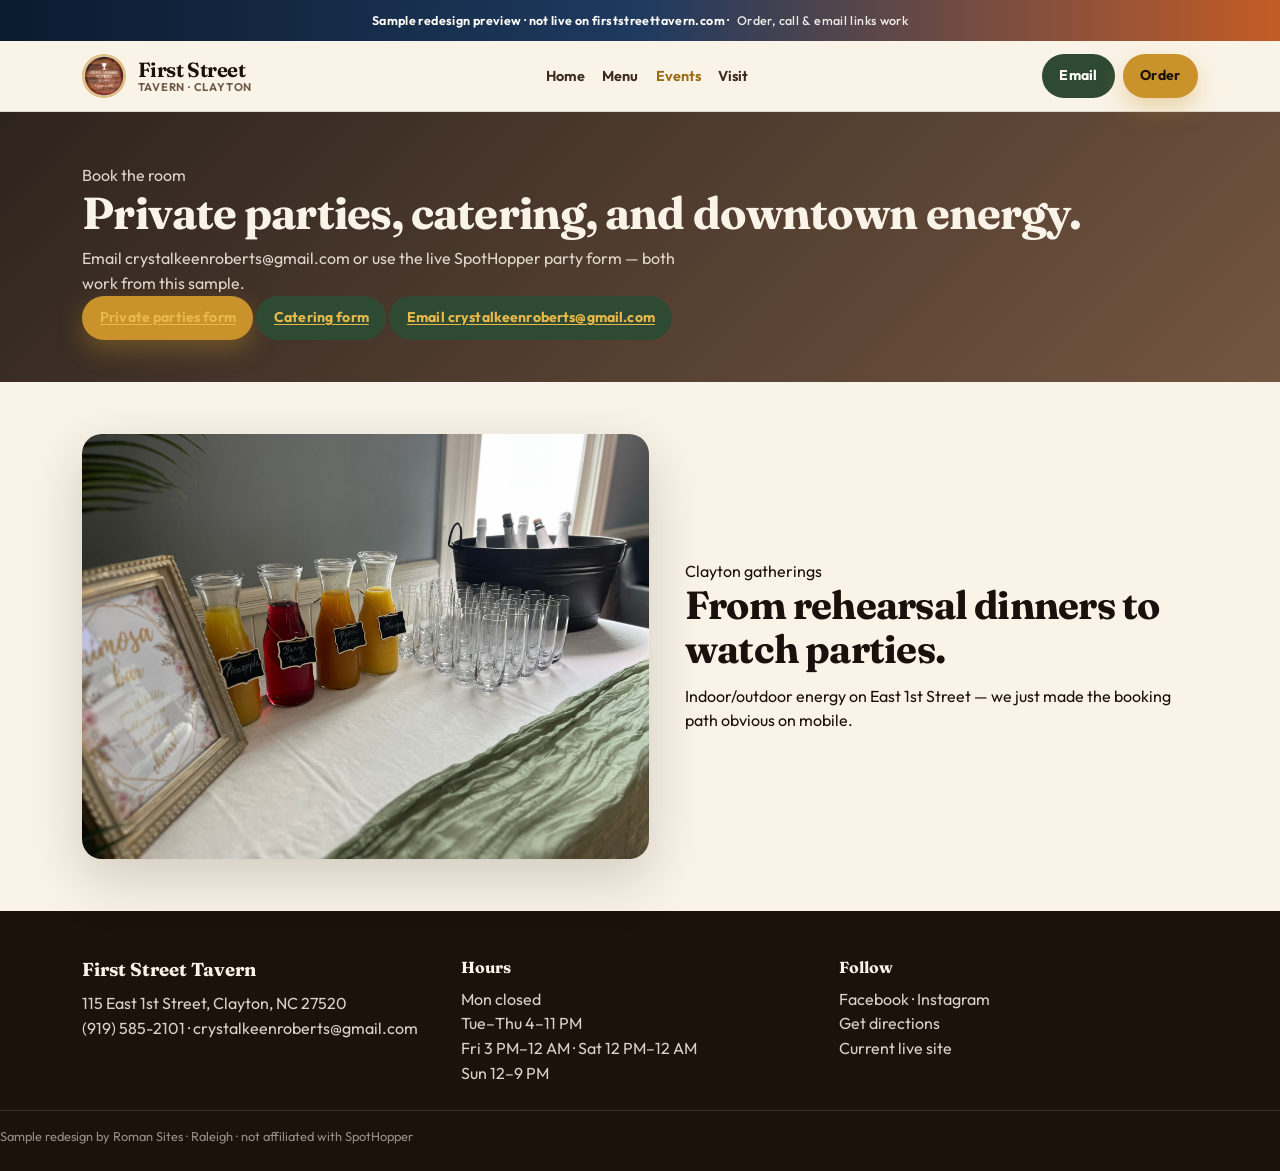
==== events.html @ ea1ae644 "Roman Sites sample redesign — First Street Tavern Clayton" ====
<!DOCTYPE html>
<html lang="en">
<head>
<meta charset="utf-8"/>
<meta name="viewport" content="width=device-width, initial-scale=1"/>
<title>Events · First Street Tavern · Clayton</title>
<meta name="description" content="Private parties, catering, and live music at First Street Tavern."/>
<link rel="preconnect" href="https://fonts.googleapis.com"/><link rel="preconnect" href="https://fonts.gstatic.com" crossorigin/><link href="https://fonts.googleapis.com/css2?family=Fraunces:opsz,wght@9..144,500;9..144,650;9..144,700&family=Outfit:wght@400;500;600;700;800&display=swap" rel="stylesheet"/>
<link rel="stylesheet" href="assets/styles.css"/>
<link rel="icon" href="assets/logo.png"/>
</head>
<body>
<div class="preview-banner" role="status">Sample redesign preview · not live on firststreettavern.com · <span>Order, call &amp; email links work</span></div>
<header class="site-header"><div class="nav-inner">
<a class="brand" href="index.html"><img class="brand-mark" src="assets/logo.png" alt="First Street Tavern logo" width="44" height="44"/><span class="brand-text"><span class="brand-name">First Street</span><span class="brand-tag">Tavern · Clayton</span></span></a>
<nav class="nav-links" aria-label="Primary"><a href="index.html">Home</a><a href="menu.html">Menu</a><a href="events.html" aria-current="page">Events</a><a href="visit.html">Visit</a></nav>
<div class="nav-ctas">
<a class="btn btn-secondary" href="mailto:crystalkeenroberts@gmail.com">Email</a><a class="btn btn-primary" href="https://www.order.store/store/first-street-tavern/2-cTFxcpUdy6YJ4mLc7MJw" target="_blank" rel="noopener">Order</a>
<button class="nav-toggle" type="button" data-nav-toggle aria-expanded="false" aria-controls="mobile-nav" aria-label="Open menu"><span></span></button>
</div></div>
<div class="mobile-panel" id="mobile-nav" data-mobile-panel>
<a href="index.html">Home</a><a href="menu.html">Menu</a><a href="events.html">Events</a><a href="visit.html">Visit</a><a href="https://www.order.store/store/first-street-tavern/2-cTFxcpUdy6YJ4mLc7MJw" target="_blank" rel="noopener">Order online</a><a href="tel:9195852101">Call (919) 585-2101</a><a href="mailto:crystalkeenroberts@gmail.com">crystalkeenroberts@gmail.com</a>
</div></header>

<main>
<section class="page-hero"><div class="page-hero-inner">
<p class="kicker">Book the room</p>
<h1>Private parties, catering, and downtown energy.</h1>
<p class="lede">Email crystalkeenroberts@gmail.com or use the live SpotHopper party form — both work from this sample.</p>
<div class="pill-row">
<a class="btn btn-primary" href="https://tmt.spotapps.co/private-parties?spot_id=102696&callback_url=http://firststreettavern.com/" target="_blank" rel="noopener">Private parties form</a>
<a class="btn btn-secondary" href="https://tmt.spotapps.co/catering?spot_id=102696&callback_url=http://firststreettavern.com/" target="_blank" rel="noopener">Catering form</a>
<a class="btn btn-secondary" href="mailto:crystalkeenroberts@gmail.com">Email crystalkeenroberts@gmail.com</a>
</div>
</div></section>
<section class="section"><div class="section-inner split">
<div class="split-media"><img src="assets/mimosa.jpg" alt="Event mimosa bar"/></div>
<div><p class="kicker">Clayton gatherings</p><h2>From rehearsal dinners to watch parties.</h2><p class="lede">Indoor/outdoor energy on East 1st Street — we just made the booking path obvious on mobile.</p></div>
</div></section>
</main>
<footer class="site-footer"><div class="section-inner footer-grid">
<div><h3>First Street Tavern</h3><p>115 East 1st Street, Clayton, NC 27520</p><p><a href="tel:9195852101">(919) 585-2101</a> · <a href="mailto:crystalkeenroberts@gmail.com">crystalkeenroberts@gmail.com</a></p></div>
<div><h4>Hours</h4><p>Mon closed</p><p>Tue–Thu 4–11 PM</p><p>Fri 3 PM–12 AM · Sat 12 PM–12 AM</p><p>Sun 12–9 PM</p></div>
<div><h4>Follow</h4><p><a href="https://www.facebook.com/255280561506551" target="_blank" rel="noopener">Facebook</a> · <a href="https://www.instagram.com/firststreettavern" target="_blank" rel="noopener">Instagram</a></p>
<p><a href="https://www.google.com/maps/search/?api=1&query=115+East+1st+Street+Clayton+NC+27520" target="_blank" rel="noopener">Get directions</a></p>
<p><a href="https://firststreettavern.com/" target="_blank" rel="noopener">Current live site</a></p></div>
</div>
<p class="footer-note">Sample redesign by Roman Sites · Raleigh · not affiliated with SpotHopper</p>
</footer>
<script src="assets/site.js"></script>
</body></html>
---- assets/styles.css ----
/* theme overrides */
:root {
  --ink: #1a1410;
  --plum: #1e3a5f;
  --plum-deep: #0c1a2e;
  --wine: #c45c26;
  --gold: #d4a017;
  --gold-hot: #e8b84a;
  --espresso: #0c1a2e;
  --wood: #1e3a5f;
  --gold-deep: #d4a017;
  --fried: #c45c26;
  --collard: #1e3a5f;
  --collard-deep: #0c1a2e;
  --amber: #e8b84a;
}
.preview-banner {
  background: linear-gradient(90deg, #0c1a2e, #1e3a5f 50%, #c45c26) !important;
}

/* The Chicken Hut — Durham soul-food landmark preview (unique) */
:root {
  --gold: #c9922a;
  --gold-deep: #9a6b14;
  --amber: #e8b84a;
  --fried: #d4781f;
  --espresso: #1c120c;
  --wood: #3a2418;
  --bark: #5c3a24;
  --cream: #faf4e8;
  --biscuit: #f0e2c8;
  --gravy: #e6d5b5;
  --ink: #1a110c;
  --ink-soft: #3d2a1c;
  --muted: #6e5644;
  --collard: #2f4a32;
  --collard-deep: #1c3320;
  --white: #fffdf8;
  --border: rgba(28, 18, 12, 0.12);
  --banner-h: 2.55rem;
  --nav-h: 4.4rem;
  --max: 72rem;
  --radius: 16px;
  --font-display: "Fraunces", "Iowan Old Style", Georgia, serif;
  --font-body: "Outfit", "Avenir Next", "Segoe UI", system-ui, sans-serif;
  --ease: cubic-bezier(0.22, 1, 0.36, 1);
  --shadow: 0 20px 55px rgba(28, 18, 12, 0.18);
}

*, *::before, *::after { box-sizing: border-box; margin: 0; padding: 0; }
html { scroll-behavior: smooth; }
body {
  font-family: var(--font-body);
  color: var(--ink);
  background: var(--cream);
  line-height: 1.55;
  -webkit-font-smoothing: antialiased;
}
img { max-width: 100%; display: block; }
a { color: inherit; text-decoration: none; }
ul { list-style: none; }
button { font: inherit; border: 0; background: none; cursor: pointer; color: inherit; }

.preview-banner {
  position: sticky; top: 0; z-index: 1000;
  min-height: var(--banner-h);
  display: flex; align-items: center; justify-content: center; gap: .45rem; flex-wrap: wrap;
  padding: .55rem 1rem;
  background: linear-gradient(90deg, var(--espresso), var(--wood) 45%, var(--gold-deep));
  color: var(--white);
  font-size: .78rem; font-weight: 650; letter-spacing: .03em; text-align: center;
}
.preview-banner span { opacity: .9; font-weight: 500; }

.site-header {
  position: sticky; top: var(--banner-h); z-index: 900;
  background: rgba(250, 244, 232, 0.93);
  backdrop-filter: blur(14px); -webkit-backdrop-filter: blur(14px);
  border-bottom: 1px solid var(--border);
}
.nav-inner {
  max-width: var(--max); margin: 0 auto; height: var(--nav-h);
  padding: 0 1.15rem; display: flex; align-items: center; justify-content: space-between; gap: 1rem;
}
.brand { display: flex; align-items: center; gap: .7rem; min-width: 0; }
.brand-mark {
  width: 44px; height: 44px; border-radius: 50%;
  object-fit: cover; border: 2px solid rgba(201,146,42,.45); background: var(--biscuit);
}
.brand-text { display: flex; flex-direction: column; line-height: 1.1; }
.brand-name { font-family: var(--font-display); font-size: 1.28rem; color: var(--espresso); letter-spacing: -.02em; font-weight: 650; }
.brand-tag { font-size: .7rem; color: var(--muted); font-weight: 650; letter-spacing: .07em; text-transform: uppercase; }
.nav-links { display: none; gap: 1.1rem; align-items: center; font-size: .9rem; font-weight: 650; }
.nav-links a { color: var(--ink-soft); }
.nav-links a:hover, .nav-links a[aria-current="page"] { color: var(--gold-deep); }
.nav-ctas { display: flex; align-items: center; gap: .5rem; }
.nav-toggle {
  width: 42px; height: 42px; display: inline-flex; align-items: center; justify-content: center;
  border-radius: 11px; border: 1px solid var(--border); background: var(--white);
}
.nav-toggle span, .nav-toggle span::before, .nav-toggle span::after {
  display: block; width: 18px; height: 2px; background: var(--ink); position: relative; border-radius: 2px;
}
.nav-toggle span::before, .nav-toggle span::after { content: ""; position: absolute; left: 0; }
.nav-toggle span::before { top: -6px; }
.nav-toggle span::after { top: 6px; }
.mobile-panel {
  display: none; flex-direction: column; gap: .35rem; padding: .5rem 1.15rem 1.15rem;
  border-top: 1px solid var(--border); background: var(--cream);
}
.mobile-panel.open { display: flex; }
.mobile-panel a {
  padding: .75rem .85rem; border-radius: 10px; font-weight: 650; color: var(--ink-soft);
}
.mobile-panel a:hover { background: var(--biscuit); color: var(--gold-deep); }
.mobile-ctas { display: grid; grid-template-columns: 1fr 1fr; gap: .55rem; margin-top: .4rem; }

.btn {
  display: inline-flex; align-items: center; justify-content: center; gap: .4rem;
  padding: .7rem 1.1rem; border-radius: 999px; font-weight: 700; font-size: .88rem;
  letter-spacing: .01em; transition: transform .2s var(--ease), box-shadow .2s var(--ease), background .2s;
  white-space: nowrap;
}
.btn:hover { transform: translateY(-1px); }
.btn-primary { background: var(--gold); color: var(--espresso); box-shadow: 0 10px 24px rgba(201,146,42,.35); }
.btn-primary:hover { background: var(--amber); }
.btn-secondary { background: var(--collard); color: var(--white); }
.btn-secondary:hover { background: var(--collard-deep); }
.btn-ghost {
  background: transparent; color: var(--ink); border: 1.5px solid rgba(28,18,12,.22);
}
.btn-ghost:hover { border-color: var(--gold-deep); color: var(--gold-deep); }
.btn-lg { padding: .92rem 1.4rem; font-size: .95rem; }
.btn-on-dark.btn-ghost { color: var(--cream); border-color: rgba(250,244,232,.42); }
.btn-on-dark.btn-ghost:hover { background: rgba(255,255,255,.08); border-color: var(--cream); }

.hero {
  position: relative; min-height: min(86vh, 780px);
  display: grid; align-items: end; color: var(--cream); overflow: hidden;
}
.hero-media { position: absolute; inset: 0; }
.hero-media img { width: 100%; height: 100%; object-fit: cover; object-position: center 30%; }
.hero-shade {
  position: absolute; inset: 0;
  background:
    linear-gradient(180deg, rgba(28,18,12,.25) 0%, rgba(28,18,12,.15) 35%, rgba(28,18,12,.88) 100%),
    radial-gradient(ellipse at 20% 20%, rgba(201,146,42,.28), transparent 50%);
}
.hero-content {
  position: relative; z-index: 2; max-width: var(--max); margin: 0 auto; width: 100%;
  padding: 3.5rem 1.15rem 2.75rem;
}
.eyebrow {
  display: inline-flex; align-items: center; gap: .5rem;
  font-size: .78rem; font-weight: 700; letter-spacing: .12em; text-transform: uppercase;
  color: var(--amber); margin-bottom: .85rem;
}
.hero h1 {
  font-family: var(--font-display); font-weight: 650; font-size: clamp(2.2rem, 5.5vw, 3.7rem);
  line-height: 1.05; letter-spacing: -.03em; max-width: 14ch; margin-bottom: 1rem;
}
.hero-lead { font-size: 1.08rem; max-width: 38rem; color: rgba(250,244,232,.9); margin-bottom: 1.4rem; }
.hero-actions { display: flex; flex-wrap: wrap; gap: .65rem; }

.hours-strip {
  background: var(--espresso); color: var(--cream); border-bottom: 3px solid var(--gold);
}
.hours-strip-inner {
  max-width: var(--max); margin: 0 auto; padding: 1.15rem 1.15rem;
  display: grid; gap: 1rem;
}
.hours-label {
  font-size: .72rem; font-weight: 700; letter-spacing: .14em; text-transform: uppercase; color: var(--amber);
}
.hours-grid { display: grid; gap: .35rem .9rem; grid-template-columns: repeat(auto-fit, minmax(140px, 1fr)); }
.hours-grid strong { display: block; font-size: .78rem; color: var(--amber); font-weight: 700; letter-spacing: .04em; }
.hours-note { margin-top: .55rem; font-size: .9rem; color: rgba(250,244,232,.78); }
.hours-note a { color: var(--amber); text-decoration: underline; text-underline-offset: 2px; }

.section { padding: 3.25rem 0; }
.section-alt { background: linear-gradient(180deg, var(--biscuit), var(--cream)); }
.section-dark { background: var(--wood); color: var(--cream); }
.section-inner { max-width: var(--max); margin: 0 auto; padding: 0 1.15rem; }
.section-kicker {
  font-size: .75rem; font-weight: 750; letter-spacing: .14em; text-transform: uppercase;
  color: var(--gold-deep); margin-bottom: .55rem;
}
.section-dark .section-kicker { color: var(--amber); }
.section h2 {
  font-family: var(--font-display); font-size: clamp(1.7rem, 3.4vw, 2.45rem);
  line-height: 1.12; letter-spacing: -.02em; max-width: 18ch; margin-bottom: .75rem;
}
.section-lead { max-width: 40rem; color: var(--muted); font-size: 1.05rem; margin-bottom: 1.5rem; }
.section-dark .section-lead { color: rgba(250,244,232,.78); }

.photo-mosaic-grid {
  display: grid; gap: .75rem;
  grid-template-columns: repeat(2, 1fr);
}
@media (min-width: 720px) {
  .photo-mosaic-grid { grid-template-columns: repeat(4, 1fr); grid-template-rows: 180px 180px; }
  .photo-mosaic-grid .tile:nth-child(1) { grid-column: span 2; grid-row: span 2; }
}
.tile {
  position: relative; border-radius: var(--radius); overflow: hidden; min-height: 150px;
  box-shadow: var(--shadow);
}
.tile img { width: 100%; height: 100%; object-fit: cover; position: absolute; inset: 0; }
.tile-caption {
  position: absolute; left: .75rem; bottom: .75rem; z-index: 2;
  background: rgba(28,18,12,.72); color: var(--cream);
  padding: .35rem .65rem; border-radius: 999px; font-size: .75rem; font-weight: 700;
}

.feature-grid {
  display: grid; gap: 1rem; grid-template-columns: repeat(auto-fit, minmax(220px, 1fr));
}
.feature-card {
  background: var(--white); border: 1px solid var(--border); border-radius: var(--radius);
  padding: 1.25rem; box-shadow: 0 10px 30px rgba(28,18,12,.06);
}
.feature-card h3 {
  font-family: var(--font-display); font-size: 1.25rem; margin-bottom: .4rem; color: var(--espresso);
}
.feature-card p { color: var(--muted); font-size: .95rem; }
.feature-card a { color: var(--gold-deep); font-weight: 700; display: inline-block; margin-top: .7rem; }

.split {
  display: grid; gap: 1.5rem; align-items: center;
}
@media (min-width: 860px) {
  .split { grid-template-columns: 1.05fr .95fr; gap: 2.25rem; }
  .split.reverse { direction: rtl; }
  .split.reverse > * { direction: ltr; }
}
.split-media { border-radius: calc(var(--radius) + 4px); overflow: hidden; box-shadow: var(--shadow); min-height: 280px; }
.split-media img { width: 100%; height: 100%; object-fit: cover; min-height: 280px; }

.quote-band {
  background: var(--biscuit); border-top: 1px solid var(--border); border-bottom: 1px solid var(--border);
  padding: 2.5rem 0;
}
.quote-grid { display: grid; gap: 1rem; grid-template-columns: repeat(auto-fit, minmax(240px, 1fr)); }
.quote-card {
  background: var(--white); border-radius: var(--radius); padding: 1.25rem 1.3rem;
  border: 1px solid var(--border);
}
.quote-card p { font-size: .98rem; color: var(--ink-soft); margin-bottom: .75rem; }
.quote-card cite { font-style: normal; font-size: .8rem; font-weight: 700; color: var(--gold-deep); }

.page-hero {
  background:
    linear-gradient(135deg, rgba(28,18,12,.92), rgba(92,58,36,.85)),
    url("hero-plate.jpg") center/cover;
  color: var(--cream); padding: 3.2rem 0 2.6rem;
}
.page-hero-inner { max-width: var(--max); margin: 0 auto; padding: 0 1.15rem; }
.page-hero h1 {
  font-family: var(--font-display); font-size: clamp(1.9rem, 4vw, 2.8rem);
  line-height: 1.1; letter-spacing: -.02em; margin-bottom: .55rem;
}
.page-hero p { max-width: 38rem; color: rgba(250,244,232,.85); }
.page-hero a { color: var(--amber); text-decoration: underline; text-underline-offset: 2px; }

.menu-tabs {
  display: flex; flex-wrap: wrap; gap: .45rem; margin-bottom: 1.4rem;
}
.menu-tab {
  padding: .55rem 1rem; border-radius: 999px; font-weight: 700; font-size: .85rem;
  background: var(--white); border: 1px solid var(--border); color: var(--ink-soft);
}
.menu-tab[aria-selected="true"] {
  background: var(--espresso); color: var(--cream); border-color: var(--espresso);
}
.menu-section { margin-bottom: 1.6rem; }
.menu-section h3 {
  font-family: var(--font-display); font-size: 1.35rem; margin-bottom: .75rem;
  padding-bottom: .45rem; border-bottom: 2px solid var(--gold);
}
.menu-list { display: grid; gap: .65rem; }
.menu-item {
  display: grid; gap: .15rem; padding: .85rem 1rem; background: var(--white);
  border-radius: 12px; border: 1px solid var(--border);
}
.menu-item h4 { font-size: 1rem; font-weight: 700; color: var(--espresso); }
.menu-item p { font-size: .88rem; color: var(--muted); }
.menu-note {
  margin-top: 1rem; padding: 1rem 1.1rem; border-radius: 12px;
  background: rgba(201,146,42,.12); border: 1px solid rgba(201,146,42,.28);
  font-size: .92rem; color: var(--ink-soft);
}
.menu-note a { color: var(--gold-deep); font-weight: 700; text-decoration: underline; text-underline-offset: 2px; }

.day-grid {
  display: grid; gap: .85rem; grid-template-columns: repeat(auto-fit, minmax(240px, 1fr));
}
.day-card {
  background: var(--white); border: 1px solid var(--border); border-radius: var(--radius);
  overflow: hidden;
}
.day-card header {
  background: var(--espresso); color: var(--cream); padding: .75rem 1rem;
  font-family: var(--font-display); font-size: 1.15rem;
}
.day-card ul { padding: .85rem 1rem 1.05rem; }
.day-card li {
  padding: .35rem 0; border-bottom: 1px dashed rgba(28,18,12,.1); font-size: .92rem; color: var(--ink-soft);
}
.day-card li:last-child { border-bottom: 0; }
.day-card .famous {
  color: var(--gold-deep); font-weight: 700; font-size: .82rem; letter-spacing: .02em;
}

.cater-grid {
  display: grid; gap: .75rem; grid-template-columns: repeat(auto-fit, minmax(180px, 1fr));
}
.cater-chip {
  background: var(--white); border: 1px solid var(--border); border-radius: 12px;
  padding: .85rem 1rem; font-weight: 650; color: var(--ink-soft); text-align: center;
}

.info-cards {
  display: grid; gap: 1rem; grid-template-columns: repeat(auto-fit, minmax(220px, 1fr));
}
.info-card {
  background: var(--white); border: 1px solid var(--border); border-radius: var(--radius);
  padding: 1.25rem; display: grid; gap: .45rem;
}
.info-card h3 { font-family: var(--font-display); font-size: 1.2rem; color: var(--espresso); }
.info-card a { color: var(--gold-deep); font-weight: 700; }
.map-embed {
  border-radius: var(--radius); overflow: hidden; border: 1px solid var(--border);
  box-shadow: var(--shadow); aspect-ratio: 16/9; background: var(--biscuit);
}
.map-embed iframe { width: 100%; height: 100%; border: 0; }

.story-timeline { display: grid; gap: 1rem; }
.story-step {
  display: grid; gap: .35rem; padding: 1.1rem 1.2rem; background: var(--white);
  border-left: 4px solid var(--gold); border-radius: 0 12px 12px 0; border: 1px solid var(--border); border-left-width: 4px;
}
.story-step strong { color: var(--gold-deep); font-size: .8rem; letter-spacing: .08em; text-transform: uppercase; }

.site-footer {
  background: var(--espresso); color: rgba(250,244,232,.85); padding: 2.75rem 0 1.5rem;
}
.footer-inner { max-width: var(--max); margin: 0 auto; padding: 0 1.15rem; }
.footer-brand { margin-bottom: 1.5rem; }
.footer-brand .brand-name { font-family: var(--font-display); font-size: 1.45rem; color: var(--cream); }
.footer-brand .brand-tag { color: var(--amber); font-size: .85rem; margin-top: .25rem; }
.footer-cols {
  display: grid; gap: 1.25rem; grid-template-columns: repeat(auto-fit, minmax(180px, 1fr));
  margin-bottom: 1.75rem;
}
.footer-cols h4 {
  font-size: .75rem; letter-spacing: .12em; text-transform: uppercase; color: var(--amber); margin-bottom: .55rem;
}
.footer-cols a, .footer-cols p { display: block; margin-bottom: .35rem; font-size: .92rem; }
.footer-cols a:hover { color: var(--amber); }
.footer-bottom {
  border-top: 1px solid rgba(250,244,232,.12); padding-top: 1rem;
  font-size: .8rem; color: rgba(250,244,232,.55);
}

@media (min-width: 880px) {
  .nav-links { display: flex; }
  .nav-toggle { display: none; }
  .hours-strip-inner { grid-template-columns: auto 1fr; align-items: center; }
}


.footer-grid { display: grid; gap: 1.25rem; grid-template-columns: repeat(auto-fit, minmax(200px, 1fr)); margin-bottom: 1.5rem; }
.footer-grid h3, .footer-grid h4 { font-family: var(--font-display); color: var(--cream); margin-bottom: .45rem; }
.footer-grid a:hover { color: var(--amber); }
.footer-note { font-size: .8rem; color: rgba(250,244,232,.55); border-top: 1px solid rgba(250,244,232,.12); padding-top: 1rem; }
.gallery-grid { display: grid; gap: .75rem; grid-template-columns: repeat(2, 1fr); }
@media (min-width: 760px) { .gallery-grid { grid-template-columns: repeat(3, 1fr); } }
.gallery-grid .card-media { aspect-ratio: 4/3; }
.gallery-grid .card-media img { width: 100%; height: 100%; object-fit: cover; }
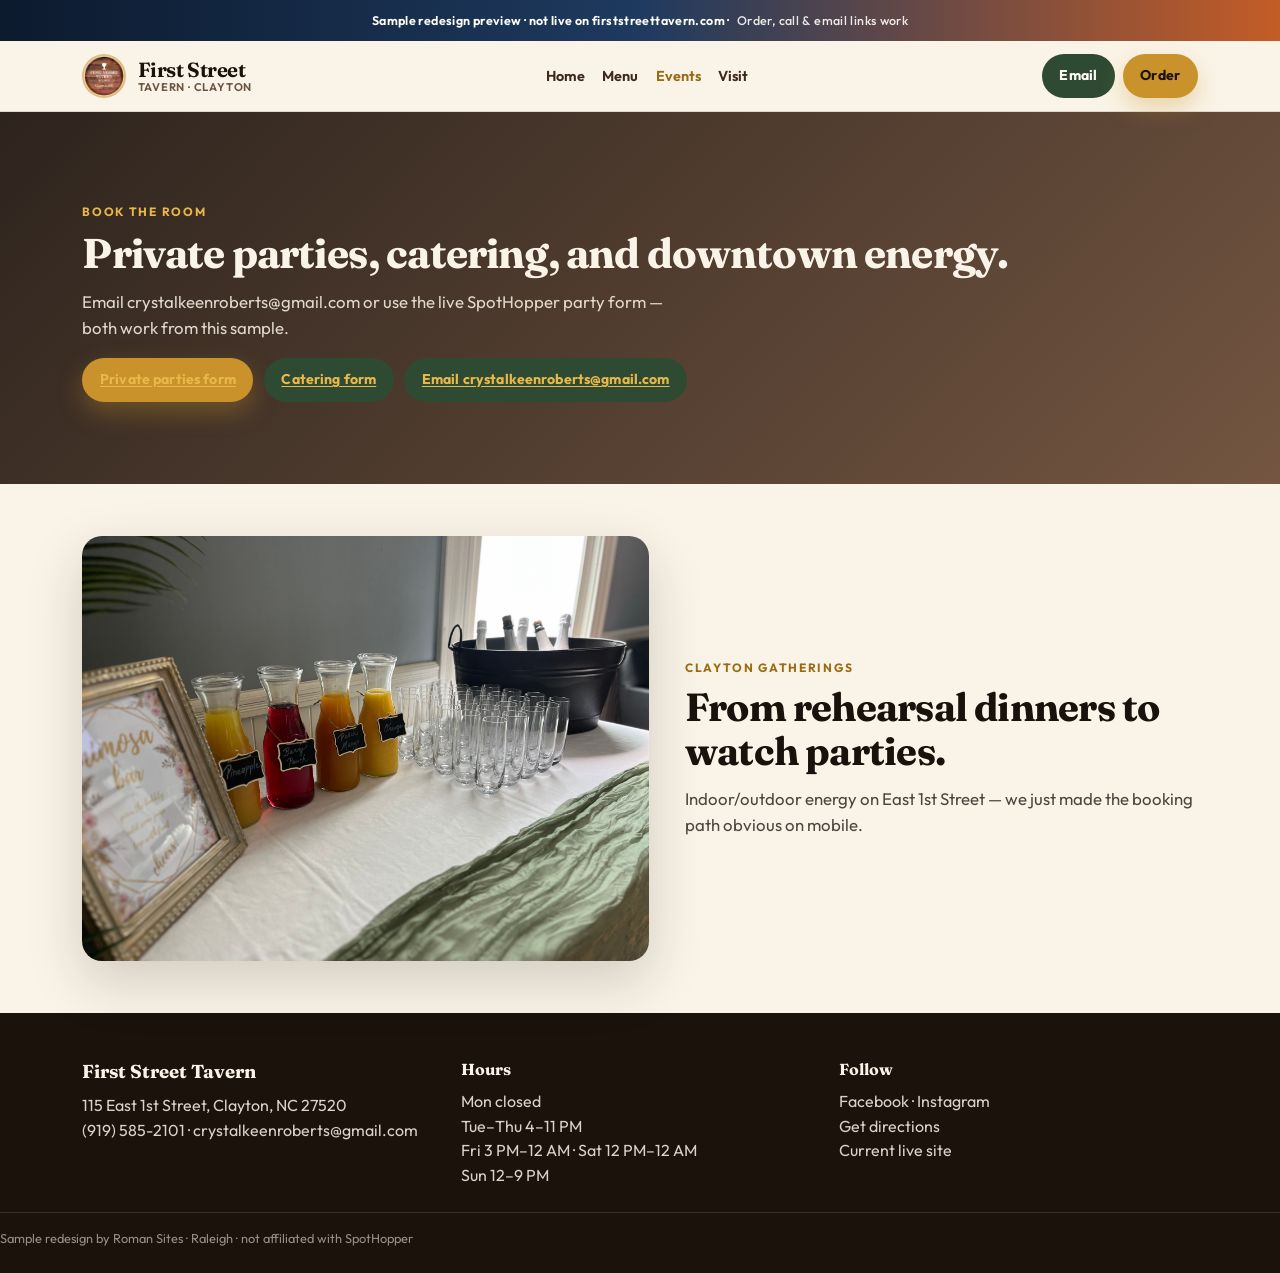
==== commit 7d40663a: "Fix order CTA to working DoorDash link" ====
--- a/events.html
+++ b/events.html
@@ -15,11 +15,11 @@
 <a class="brand" href="index.html"><img class="brand-mark" src="assets/logo.png" alt="First Street Tavern logo" width="44" height="44"/><span class="brand-text"><span class="brand-name">First Street</span><span class="brand-tag">Tavern · Clayton</span></span></a>
 <nav class="nav-links" aria-label="Primary"><a href="index.html">Home</a><a href="menu.html">Menu</a><a href="events.html" aria-current="page">Events</a><a href="visit.html">Visit</a></nav>
 <div class="nav-ctas">
-<a class="btn btn-secondary" href="mailto:crystalkeenroberts@gmail.com">Email</a><a class="btn btn-primary" href="https://www.order.store/store/first-street-tavern/2-cTFxcpUdy6YJ4mLc7MJw" target="_blank" rel="noopener">Order</a>
+<a class="btn btn-secondary" href="mailto:crystalkeenroberts@gmail.com">Email</a><a class="btn btn-primary" href="https://www.doordash.com/store/first-street-tavern-clayton-555719/" target="_blank" rel="noopener">Order</a>
 <button class="nav-toggle" type="button" data-nav-toggle aria-expanded="false" aria-controls="mobile-nav" aria-label="Open menu"><span></span></button>
 </div></div>
 <div class="mobile-panel" id="mobile-nav" data-mobile-panel>
-<a href="index.html">Home</a><a href="menu.html">Menu</a><a href="events.html">Events</a><a href="visit.html">Visit</a><a href="https://www.order.store/store/first-street-tavern/2-cTFxcpUdy6YJ4mLc7MJw" target="_blank" rel="noopener">Order online</a><a href="tel:9195852101">Call (919) 585-2101</a><a href="mailto:crystalkeenroberts@gmail.com">crystalkeenroberts@gmail.com</a>
+<a href="index.html">Home</a><a href="menu.html">Menu</a><a href="events.html">Events</a><a href="visit.html">Visit</a><a href="https://www.doordash.com/store/first-street-tavern-clayton-555719/" target="_blank" rel="noopener">Order on DoorDash</a><a href="tel:9195852101">Call (919) 585-2101</a><a href="mailto:crystalkeenroberts@gmail.com">crystalkeenroberts@gmail.com</a>
 </div></header>
 
 <main>
--- a/assets/styles.css
+++ b/assets/styles.css
@@ -377,3 +377,32 @@
 @media (min-width: 760px) { .gallery-grid { grid-template-columns: repeat(3, 1fr); } }
 .gallery-grid .card-media { aspect-ratio: 4/3; }
 .gallery-grid .card-media img { width: 100%; height: 100%; object-fit: cover; }
+
+/* layout patches for quality bar */
+.kicker { font-size: .75rem; letter-spacing: .14em; text-transform: uppercase; font-weight: 700; color: var(--gold-deep); margin-bottom: .55rem; }
+.lede { font-size: 1.05rem; line-height: 1.55; color: rgba(26,20,16,.78); max-width: 40rem; }
+.section-head { margin-bottom: 1.5rem; }
+.grid-3 { display: grid; gap: 1rem; grid-template-columns: 1fr; }
+@media (min-width: 720px) { .grid-3 { grid-template-columns: repeat(3, 1fr); } }
+.card { background: var(--white); border: 1px solid var(--border); border-radius: var(--radius); overflow: hidden; box-shadow: 0 10px 30px rgba(28,18,12,.06); }
+.card-media { aspect-ratio: 4/3; overflow: hidden; background: var(--biscuit); }
+.card-media img { width: 100%; height: 100%; object-fit: cover; display: block; }
+.card-body { padding: 1rem 1.1rem 1.2rem; }
+.card-body h3 { font-family: var(--font-display); font-size: 1.15rem; margin-bottom: .35rem; color: var(--espresso); }
+.card-body p { font-size: .92rem; color: rgba(26,20,16,.75); }
+.pill-row { display: flex; flex-wrap: wrap; gap: .65rem; margin-top: 1.1rem; }
+.btn-lg { padding: .92rem 1.4rem; font-size: .95rem; }
+.hero-lead { font-size: 1.08rem; max-width: 38rem; color: rgba(250,244,232,.9); margin-bottom: 1.4rem; }
+.hero-actions { display: flex; flex-wrap: wrap; gap: .65rem; }
+.page-hero-inner { max-width: var(--max); margin: 0 auto; padding: 2.5rem 1.15rem; }
+.page-hero .kicker { color: var(--amber); }
+.page-hero h1 { font-family: var(--font-display); color: var(--cream); font-size: clamp(1.8rem, 4vw, 2.6rem); margin: .35rem 0 0.75rem; }
+.page-hero .lede { color: rgba(250,244,232,.85); }
+.footer-grid { display: grid; gap: 1.25rem; grid-template-columns: repeat(auto-fit, minmax(200px, 1fr)); margin-bottom: 1.5rem; }
+.footer-grid h3, .footer-grid h4 { font-family: var(--font-display); color: var(--cream); margin-bottom: .45rem; }
+.footer-grid a:hover { color: var(--amber); }
+.footer-note { font-size: .8rem; color: rgba(250,244,232,.55); border-top: 1px solid rgba(250,244,232,.12); padding-top: 1rem; }
+.gallery-grid { display: grid; gap: .75rem; grid-template-columns: repeat(2, 1fr); }
+@media (min-width: 760px) { .gallery-grid { grid-template-columns: repeat(3, 1fr); } }
+.gallery-grid .card-media { aspect-ratio: 4/3; }
+
